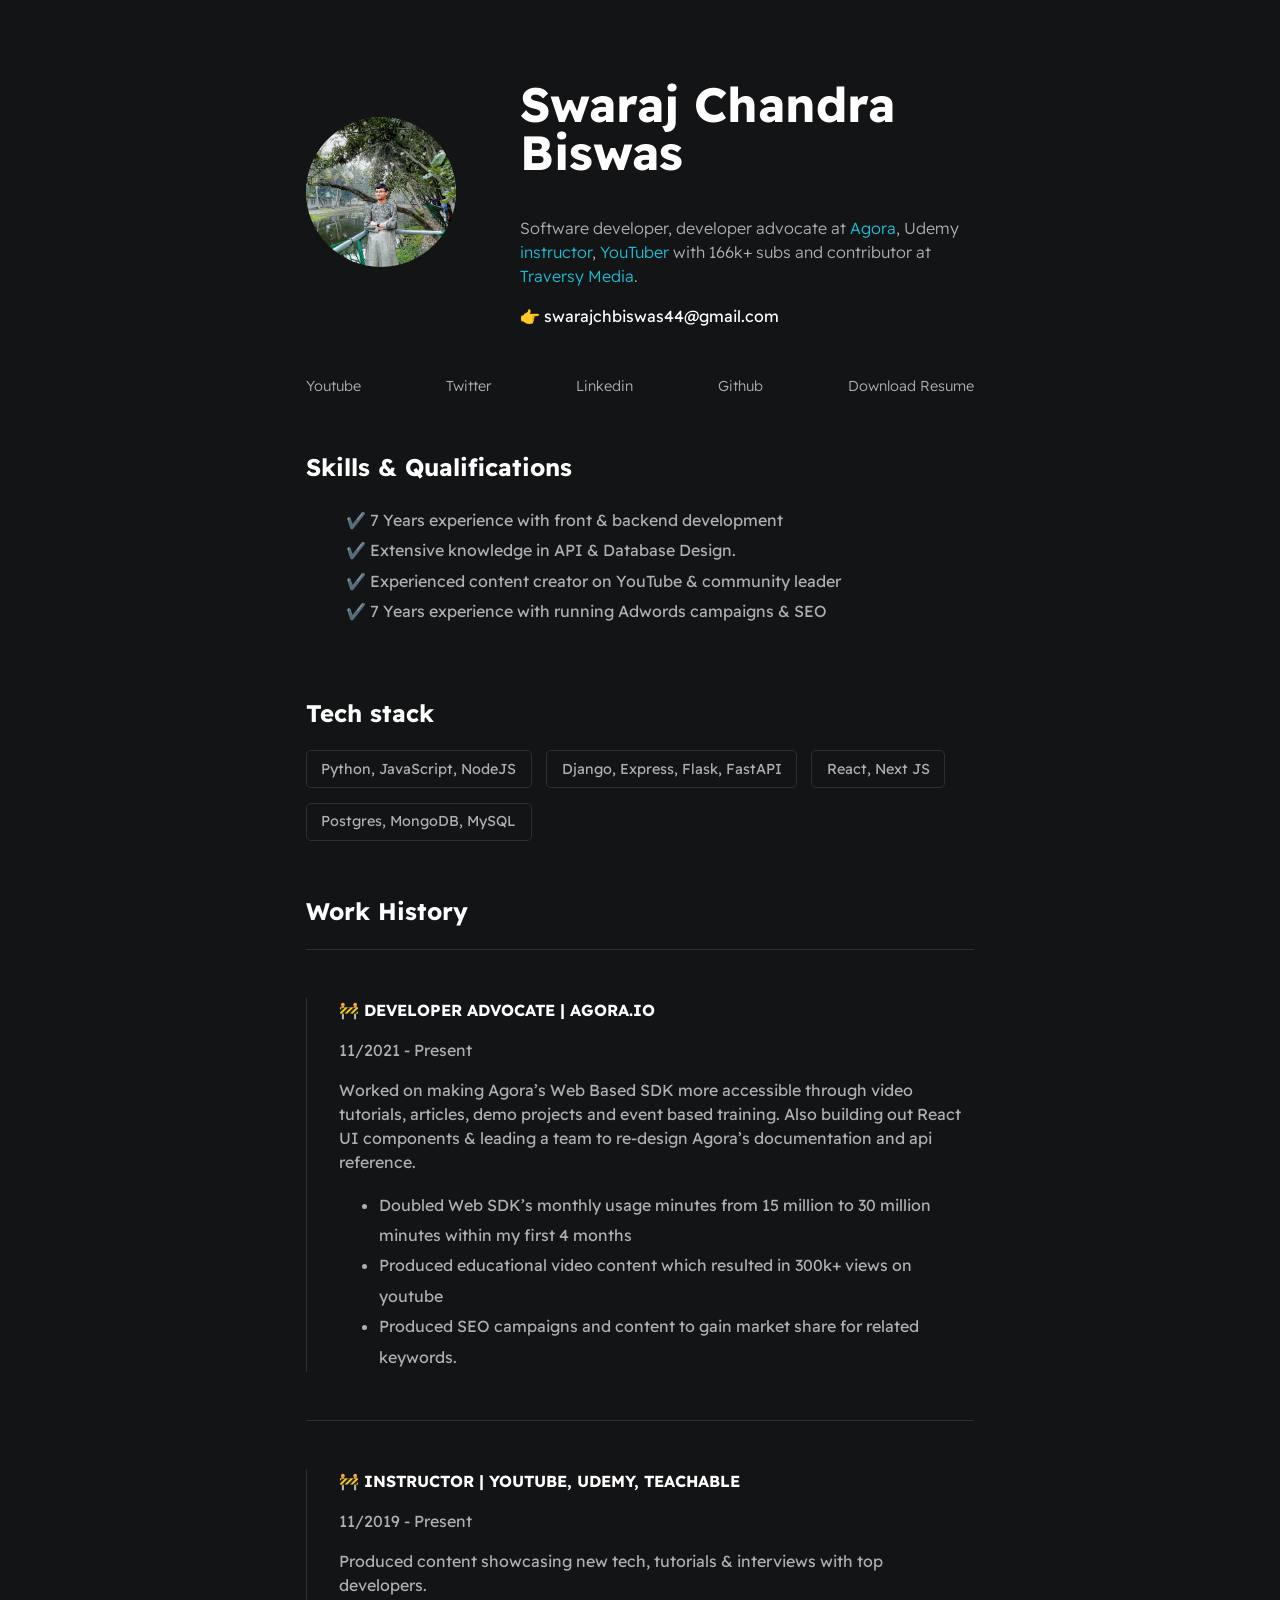
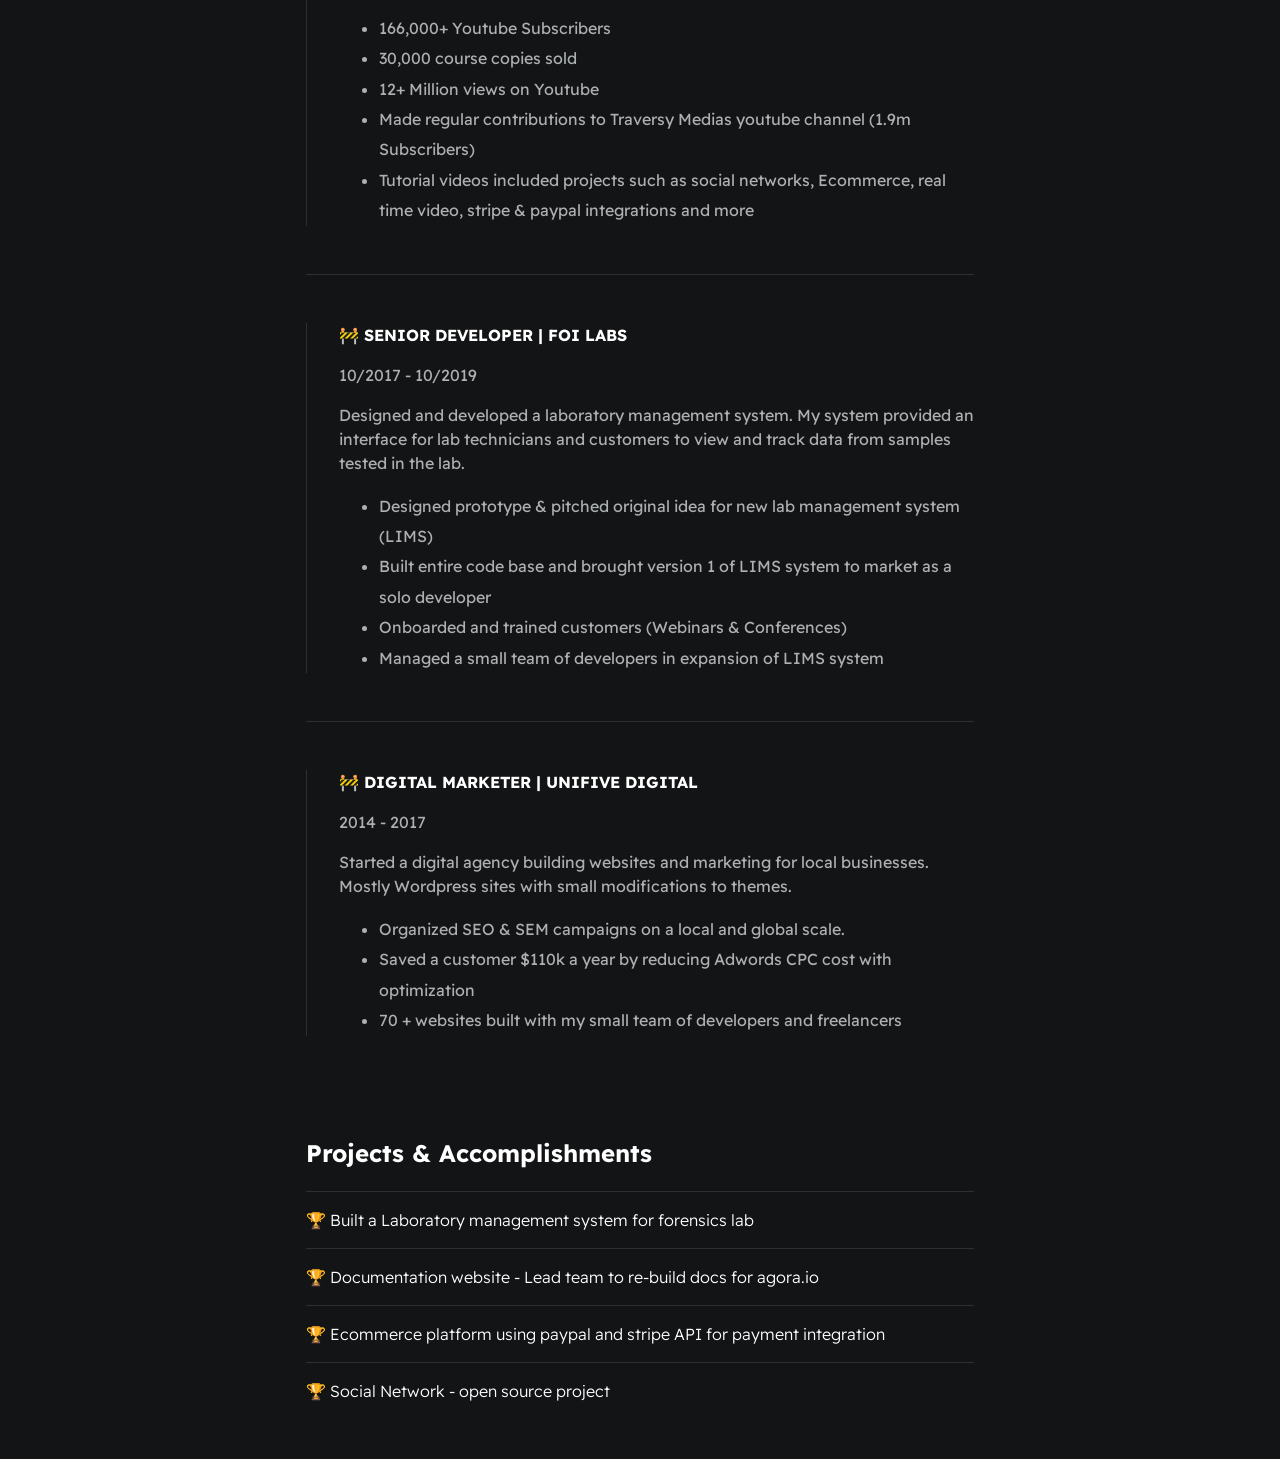
==== index.html @ 24c6b1f9 "initial 1" ====
<!DOCTYPE html>
<html>
    <head>
        <meta charset="utf-8">
        <meta http-equiv="X-UA-Compatible" content="IE=edge">
        <title>Swaraj Chandra Biswas</title>
        <meta name="description" content="">
        <meta name="viewport" content="width=device-width, initial-scale=1">
        <link rel="stylesheet" href="./styles/main.css">
    </head>
    <body>
        <div id="container--main">

            <section id="wrapper--hero" class="section--page">
                <img id="profile-pic" src="./assets/images/profile_pic.JPG">

                <div>
                    <h1 id="user-name">Swaraj Chandra Biswas</h1>
                    <p id="bio">Software developer, developer advocate at <a href="https://www.agora.io/en/" target="_blank">Agora</a>, Udemy <a href="https://www.udemy.com/user/dennis-ivanov-5/" target="_blank">instructor</a>, <a href="https://www.youtube.com/c/dennisivy" target="_blank">YouTuber</a> with 166k+ subs and contributor at <a href="https://youtu.be/PtQiiknWUcI?t=6" target="_blank">Traversy Media</a>.</p>
                    <p id="email">👉 swarajchbiswas44@gmail.com</p>
                </div>  
            </section>

            <section class="section--page">
        
                <div id="socials--list">
                    <a href="https://youtube.com/c/dennisivy" target="_blank">Youtube</a>
                    <a href="https://twitter.com/dennisivy11" target="_blank">Twitter</a>
                    <a href="https://www.linkedin.com/in/dennis-ivanov/" target="_blank">Linkedin</a>
                    <a href="https://github.com/divanov11" target="_blank">Github</a>
                    <a href="./assets/resume.pdf" target="_blank">Download Resume</a>
                </div>
            </section>

            <section class="section--page">
                <h2>Skills & Qualifications</h2>
                <ul id="qualifications--list">
                    <li>✔️ 7 Years experience with front & backend development</li>
                    <li>✔️ Extensive knowledge in API & Database Design.</li>
                    <li>✔️ Experienced content creator on YouTube & community leader </li>
                    <li>✔️ 7 Years experience with running Adwords campaigns & SEO</li>
                </ul>
            </section>

            <section class="section--page">
                <h2>Tech stack</h2>

                <div id="wrapper--techstack__items">
                    <div class="card--techstack"><span>Python, JavaScript, NodeJS</span></div>
                    <div class="card--techstack"><span>Django, Express, Flask, FastAPI</span></div>
                    <div class="card--techstack"><span>React, Next JS</span></div>
                    <div class="card--techstack"><span>Postgres, MongoDB, MySQL</span></div>
                </div>
            </section>

            <section id="work-history-wrapper" class="section--page">
                <h2>Work History</h2>

                <div class="line-break"></div>
                <div class="card--work-history">
                    <strong>🚧 DEVELOPER ADVOCATE | AGORA.IO</strong>
                    <p>11/2021 - Present</p>
                    <p>Worked on making Agora’s Web Based SDK more accessible through video tutorials, articles, demo projects and event based training. Also building out React UI components & leading a team to re-design Agora’s documentation and api reference.</p>
                    <ul>
                        <li>Doubled Web SDK’s monthly usage minutes from 15 million to 30 million minutes within my first 4 months</li>
                        <li>Produced educational video content which resulted in 300k+ views on youtube</li>
                        <li>Produced SEO campaigns and content to gain market share for related keywords.</li>
                    </ul>
                </div>

                <div class="line-break"></div>

                <div class="card--work-history">
                    <strong>🚧 INSTRUCTOR | YOUTUBE, UDEMY, TEACHABLE</strong>
                    <p>11/2019 - Present</p>
                    <p>Produced content showcasing new tech, tutorials & interviews with top developers.</p>
                    <ul>
                        <li>166,000+ Youtube Subscribers</li>
                        <li>30,000 course copies sold</li>
                        <li>12+ Million views on Youtube</li>
                        <li>Made regular contributions to Traversy Medias youtube channel (1.9m Subscribers)</li>
                        <li>Tutorial videos included projects such as social networks, Ecommerce, real time video, stripe & paypal integrations and more </li>
                    </ul>
                </div>

                <div class="line-break"></div>

                <div class="card--work-history">
                    <strong>🚧 SENIOR DEVELOPER | FOI LABS</strong>
                    <p>10/2017 - 10/2019</p>
                    <p>Designed and developed a laboratory management system. My system
                        provided an interface for lab technicians and customers to view and
                        track data from samples tested in the lab.</p>
                    <ul>
                        <li>Designed prototype & pitched original idea for new lab management system (LIMS)</li>
                        <li>Built entire code base and brought version 1 of LIMS system to market as a solo developer</li>
                        <li>Onboarded and trained customers (Webinars & Conferences)</li>
                        <li>Managed a small team of developers in expansion of LIMS system</li>
                    </ul>
                </div>

                <div class="line-break"></div>

                <div class="card--work-history">
                    <strong>🚧 DIGITAL MARKETER | UNIFIVE DIGITAL</strong>
                    <p>2014 - 2017</p>
                    <p>Started a digital agency building websites and marketing for
                        local businesses. Mostly Wordpress sites with small modifications to
                        themes.</p>
                    <ul>
                        <li>Organized SEO & SEM campaigns on a local and global scale.</li>
                        <li>Saved a customer $110k a year by reducing Adwords CPC cost with optimization</li>
                        <li>70 + websites built with my small team of developers and freelancers</li>
                    </ul>
                </div>
            </section>

            <section class="section--page">
                <h2>Projects & Accomplishments</h2>

                <div class="card--project">
                    <a href="project1.html"><span>🏆 </span>Built a Laboratory management system for forensics lab</a>
                </div>

                <div class="card--project">
                    <a href="project1.html" ><span>🏆 </span>Documentation website - Lead team to re-build docs for agora.io</a>
                </div>

                <div class="card--project">
                    <a href="project1.html" ><span>🏆 </span>Ecommerce platform using paypal and stripe API for payment integration</a>
                </div>

                <div class="card--project">
                    <a href="project1.html"><span>🏆 </span>Social Network - open source project</a>
                </div>

            </section>

       
        </div>

    </body>
</html>
---- styles/main.css ----
@import url('https://fonts.googleapis.com/css2?family=Readex+Pro:wght@300;400;500;600;700&display=swap');

:root{
    --mainTextColor-light:#000;
    --secondaryTextColor-light:rgb(51 51 51);
    --mainLinkColor-light:#0da2b8;
    --mainBorderColor-light:rgb(218, 218, 218);
    --mainBgColor-light:rgb(249, 250,251);

    --mainTextColor-dark:#fff;
    --secondaryTextColor-dark:#adb0b1;
    --mainLinkColor-dark:rgb(30, 190,214);
    --mainBorderColor-dark:#2b3031;
    --mainBgColor-dark:#131415;
    
    --mainTextColor:var(--mainTextColor-dark);
    --secondaryTextColor:var(--secondaryTextColor-dark);
    --mainLinkColor:var(--mainLinkColor-dark);
    --mainBorderColor:var(--mainBorderColor-dark);
    --mainBgColor:var(--mainBgColor-dark);

}


*{
    font-family: 'Readex Pro';
    line-height: 1.5em;
    box-sizing: border-box;
    color: var(--mainTextColor);
    
}

body{
    background-color: var(--mainBgColor);            
}

p, span, li{
    color: var(--secondaryTextColor);
    font-size: 1em;
}

a{
    text-decoration: none;
    color: var(--mainLinkColor);
    font-weight: 500;
}

li{
    line-height: 1.9em;
}

#container--main{
    max-width: 700px;
    margin: 0 auto;
    padding: 1em;
}

.section--page{
    padding-top: 1em;
    padding-bottom: 1em;
}

#wrapper--hero{
    display: flex;
    align-items: center;
    gap: 4em;
}

#bio, a{
    font-weight: 300;
}

#user-name{
    font-size: 48px;
    line-height: 1em;
}

#profile-pic{
    width: 150px;
    height: 150px;
    object-fit: cover;
    border-radius: 50%;
}

#email{
    color: var(--mainTextColor);
}

#socials--list{
    display: flex;
    justify-content: space-between;
    column-gap: 1em;
    flex-wrap: wrap;
}

#socials--list a{
    font-weight: 300;
    color: var(--secondaryTextColor);
    font-size: 0.9em;
    transition: 0.3s;
}

#socials--list a:hover{
    font-weight: 100;
    color: var(--mainLinkColor);
    font-size: 0.9em;
}

#qualifications--list{
    list-style: none;
}

#wrapper--techstack__items{
    display: flex;
    flex-wrap: wrap;
    gap: 1em;
    font-size: 0.9em;
}

.card--techstack{
    border: 1px solid var(--mainBorderColor);
    border-radius: 5px;
    padding: 0.5em 1em;
    align-items: center;
}

.card--project{
    padding-top: 1em;
    padding-bottom: 1em;
    border-top: 1px solid var(--mainBorderColor);
}

.card--project a{
    color: var(--mainTextColor);

    transition: 0.3s;
}

.card--project a:hover{
    color: rgb(30, 190,214);

}

.card--work-history{
    border-left: 1px solid var(--mainBorderColor);
    margin-top: 3em;
    margin-bottom: 3em;
    padding-left: 2em;
}

.line-break{
    background-color: var(--mainBorderColor);
    height: 1px;
}


@media(max-width:600px){

    .section--page{
        padding-top: 1em;
        padding-bottom: 1em;
    }

    #wrapper--hero{
        display: flex;
        align-items: center;
        gap: 1em;
    }

    #profile-pic{
        width: 200px;
        height: 200px;
    }

    #wrapper--hero{
        flex-direction: column;
    }

    .card--work-history{
        border-left: none;
        padding-left: 0;
    }
}
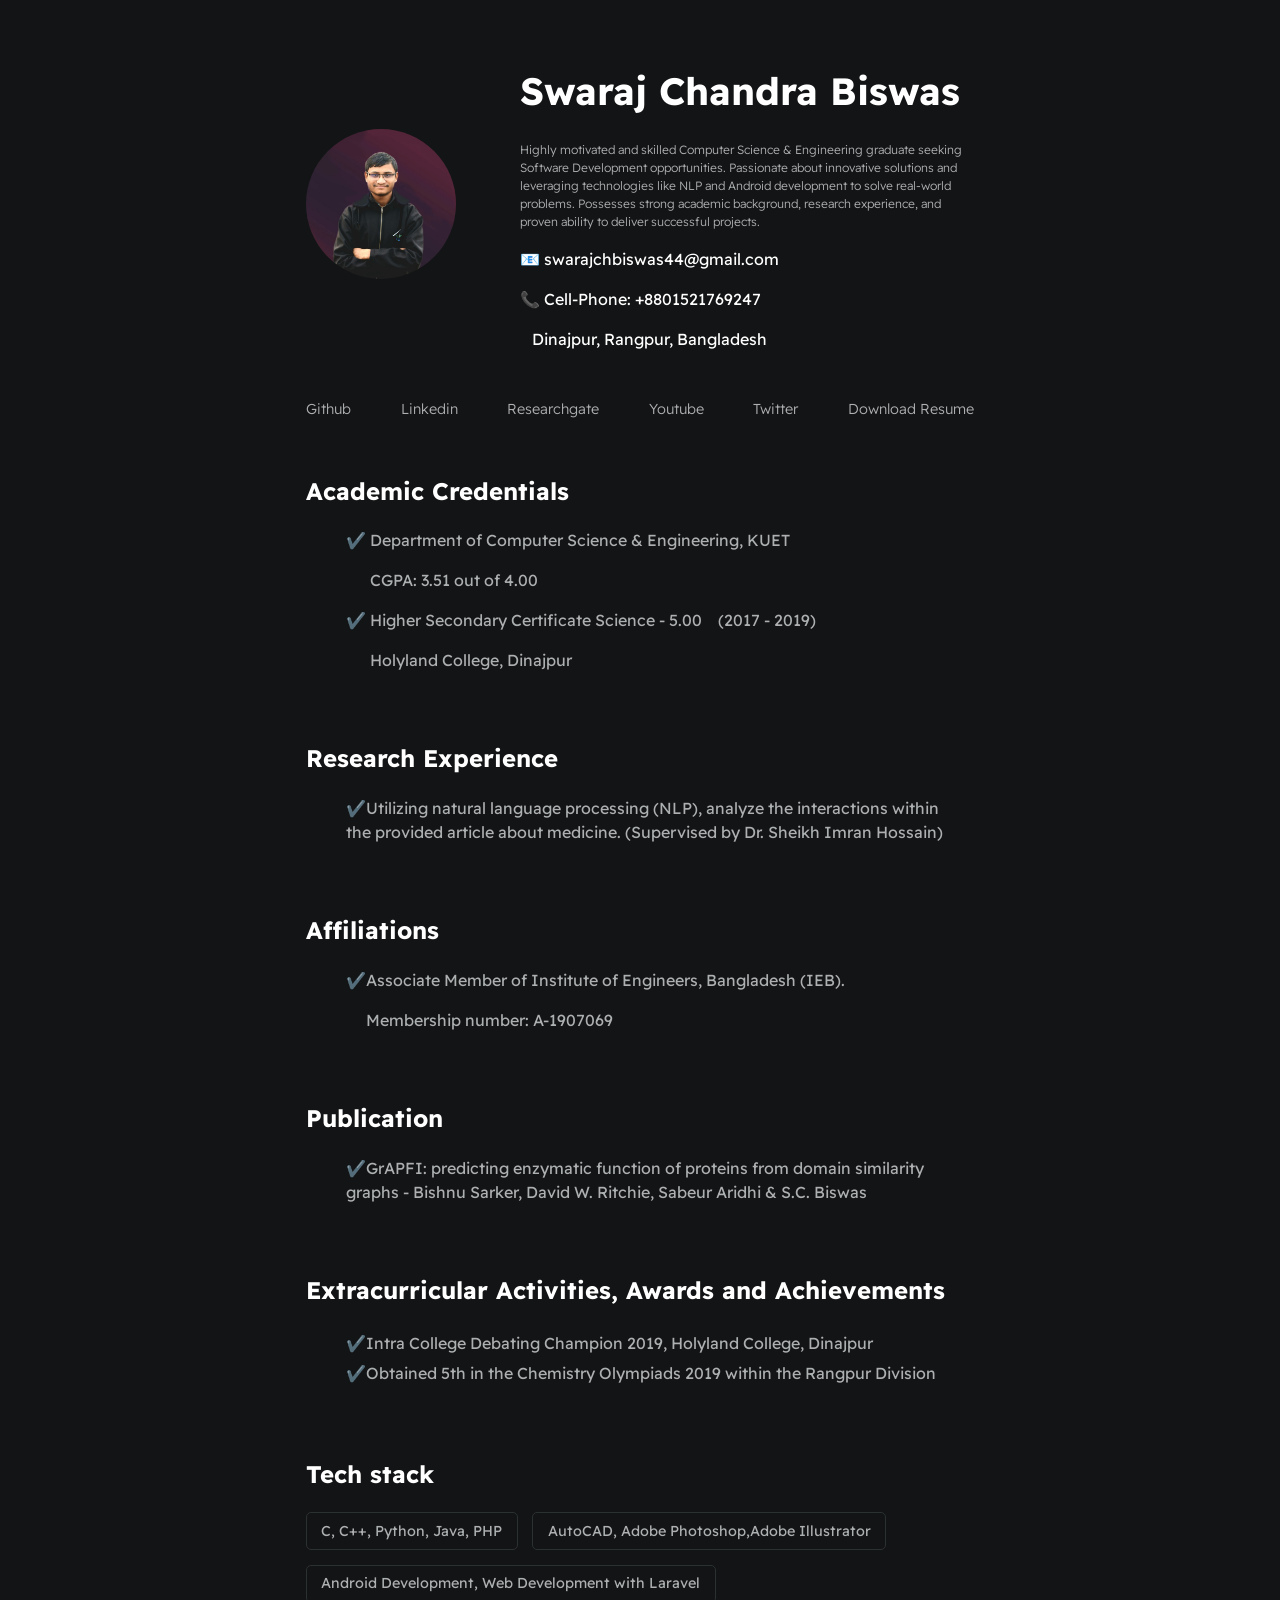
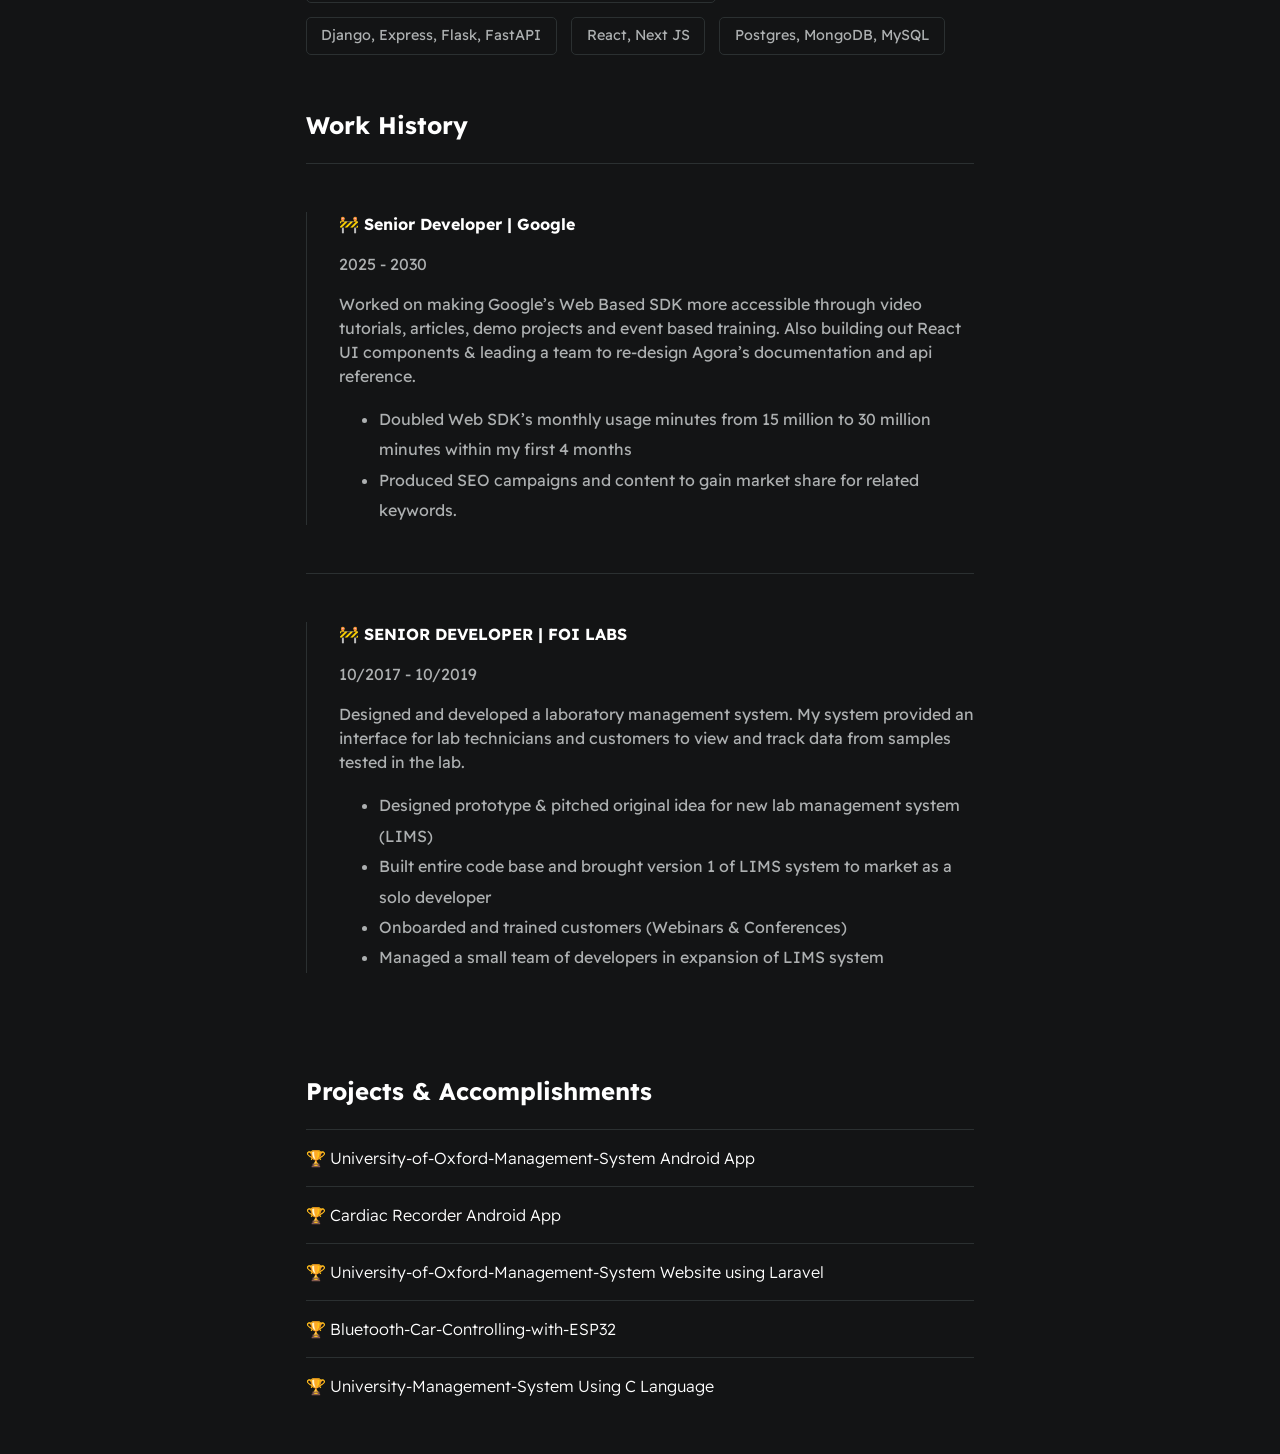
==== commit 2dec043a: "commit_21F" ====
--- a/index.html
+++ b/index.html
@@ -8,6 +8,15 @@
         <meta name="viewport" content="width=device-width, initial-scale=1">
         <link rel="stylesheet" href="./styles/main.css">
     </head>
+    <style>
+        #user-name {
+            font-size: 38px; 
+        }
+        #bio {
+            font-size: 12px; 
+        }
+    </style>
+
     <body>
         <div id="container--main">
 
@@ -16,37 +25,110 @@
 
                 <div>
                     <h1 id="user-name">Swaraj Chandra Biswas</h1>
-                    <p id="bio">Software developer, developer advocate at <a href="https://www.agora.io/en/" target="_blank">Agora</a>, Udemy <a href="https://www.udemy.com/user/dennis-ivanov-5/" target="_blank">instructor</a>, <a href="https://www.youtube.com/c/dennisivy" target="_blank">YouTuber</a> with 166k+ subs and contributor at <a href="https://youtu.be/PtQiiknWUcI?t=6" target="_blank">Traversy Media</a>.</p>
-                    <p id="email">👉 swarajchbiswas44@gmail.com</p>
+                    <p id="bio">
+                    Highly motivated and skilled Computer Science & Engineering graduate seeking Software Development opportunities. Passionate about innovative solutions and leveraging technologies like NLP and Android development to solve real-world problems. Possesses strong academic background, research experience, and proven ability to deliver successful projects.</p>
+                    <p id="email">📧 swarajchbiswas44@gmail.com</p>
+                    <p id="email">📞 Cell-Phone: +8801521769247</p>
+                    <p id="email">&nbsp;&nbsp;  Dinajpur, Rangpur, Bangladesh</p>
                 </div>  
             </section>
 
             <section class="section--page">
         
                 <div id="socials--list">
-                    <a href="https://youtube.com/c/dennisivy" target="_blank">Youtube</a>
-                    <a href="https://twitter.com/dennisivy11" target="_blank">Twitter</a>
-                    <a href="https://www.linkedin.com/in/dennis-ivanov/" target="_blank">Linkedin</a>
-                    <a href="https://github.com/divanov11" target="_blank">Github</a>
+                    <a href="https://github.com/Swaraj44" target="_blank">Github</a>
+                    <a href="https://bd.linkedin.com/in/swaraj-chandra-biswas-1aa3aa204?original_referer=https%3A%2F%2Fwww.google.com%2F" target="_blank">Linkedin</a>
+                    <a href="https://www.researchgate.net/profile/Swaraj-Chandra-Biswas" target="_blank">Researchgate</a>
+                    <a href="https://youtube.com/" target="_blank">Youtube</a>
+                    <a href="https://twitter.com/" target="_blank">Twitter</a>
                     <a href="./assets/resume.pdf" target="_blank">Download Resume</a>
                 </div>
             </section>
 
             <section class="section--page">
-                <h2>Skills & Qualifications</h2>
+
+            <h2>Academic Credentials</h2>
+            
+            
+
                 <ul id="qualifications--list">
-                    <li>✔️ 7 Years experience with front & backend development</li>
-                    <li>✔️ Extensive knowledge in API & Database Design.</li>
-                    <li>✔️ Experienced content creator on YouTube & community leader </li>
-                    <li>✔️ 7 Years experience with running Adwords campaigns & SEO</li>
+                    <li><p>✔️ Department of Computer Science & Engineering, KUET</p>
+                        <p>&nbsp;&nbsp;&nbsp;&nbsp;&nbsp;&nbsp;CGPA: 3.51 out of 4.00</p></li>
+
+                    <li>
+                        <p>✔️ Higher Secondary Certificate Science - 5.00  &nbsp;&nbsp;  (2017 - 2019)</p>
+                        <p>&nbsp;&nbsp;&nbsp;&nbsp;&nbsp;&nbsp;Holyland College, Dinajpur</p></li>
+                   
                 </ul>
             </section>
 
+
+            <section class="section--page">
+                <h2>Research Experience</h2>
+   
+                    <ul id="qualifications--list">
+                        <li><p>✔️Utilizing natural language processing (NLP), analyze the interactions within &nbsp;&nbsp;&nbsp;&nbsp;&nbsp; the provided article about medicine. (Supervised by Dr. Sheikh Imran Hossain)</p></li>
+    
+                       
+                    </ul>
+                </section>
+
+
+                <section class="section--page">
+                    <h2>Affiliations</h2>
+       
+                        <ul id="qualifications--list">
+                            <li><p>✔️Associate Member of Institute of Engineers, Bangladesh (IEB).</p>
+                                <p>&nbsp;&nbsp; &nbsp;&nbsp;Membership number: A-1907069</p></li></li>
+        
+                           
+                        </ul>
+                    </section>
+
+
+
+
+
+
+                        <section class="section--page">
+                            <h2>Publication</h2>
+               
+                                <ul id="qualifications--list">
+                                    <li><p>✔️GrAPFI: predicting enzymatic function of proteins from domain similarity graphs  -
+                                        Bishnu Sarker, David W. Ritchie, Sabeur Aridhi & S.C. Biswas</p></li>
+                
+                                   
+                                </ul>
+                            </section>
+
+
+
+
+
+                
+                        <section class="section--page">
+                            <h2>Extracurricular Activities, Awards and Achievements</h2>
+                            <ul id="qualifications--list">
+                                <li>✔️Intra College Debating Champion 2019, Holyland College, Dinajpur</li>
+                                <li>✔️Obtained 5th in the Chemistry Olympiads 2019 within the Rangpur Division</li>
+                            </ul>
+                        </section>
+
+
+
+
+
+
+
+
+
             <section class="section--page">
                 <h2>Tech stack</h2>
 
                 <div id="wrapper--techstack__items">
-                    <div class="card--techstack"><span>Python, JavaScript, NodeJS</span></div>
+                    <div class="card--techstack"><span>C, C++, Python, Java, PHP</span></div>
+                    <div class="card--techstack"><span>AutoCAD, Adobe Photoshop,Adobe Illustrator</span></div>
+                    <div class="card--techstack"><span>Android Development, Web Development with Laravel</span></div>
                     <div class="card--techstack"><span>Django, Express, Flask, FastAPI</span></div>
                     <div class="card--techstack"><span>React, Next JS</span></div>
                     <div class="card--techstack"><span>Postgres, MongoDB, MySQL</span></div>
@@ -56,34 +138,22 @@
             <section id="work-history-wrapper" class="section--page">
                 <h2>Work History</h2>
 
+
+
+
                 <div class="line-break"></div>
                 <div class="card--work-history">
-                    <strong>🚧 DEVELOPER ADVOCATE | AGORA.IO</strong>
-                    <p>11/2021 - Present</p>
-                    <p>Worked on making Agora’s Web Based SDK more accessible through video tutorials, articles, demo projects and event based training. Also building out React UI components & leading a team to re-design Agora’s documentation and api reference.</p>
+                    <strong>🚧 Senior Developer | Google</strong>
+                    <p>2025 - 2030</p>
+                    <p>Worked on making Google’s Web Based SDK more accessible through video tutorials, articles, demo projects and event based training. Also building out React UI components & leading a team to re-design Agora’s documentation and api reference.</p>
                     <ul>
                         <li>Doubled Web SDK’s monthly usage minutes from 15 million to 30 million minutes within my first 4 months</li>
-                        <li>Produced educational video content which resulted in 300k+ views on youtube</li>
                         <li>Produced SEO campaigns and content to gain market share for related keywords.</li>
                     </ul>
                 </div>
 
                 <div class="line-break"></div>
 
-                <div class="card--work-history">
-                    <strong>🚧 INSTRUCTOR | YOUTUBE, UDEMY, TEACHABLE</strong>
-                    <p>11/2019 - Present</p>
-                    <p>Produced content showcasing new tech, tutorials & interviews with top developers.</p>
-                    <ul>
-                        <li>166,000+ Youtube Subscribers</li>
-                        <li>30,000 course copies sold</li>
-                        <li>12+ Million views on Youtube</li>
-                        <li>Made regular contributions to Traversy Medias youtube channel (1.9m Subscribers)</li>
-                        <li>Tutorial videos included projects such as social networks, Ecommerce, real time video, stripe & paypal integrations and more </li>
-                    </ul>
-                </div>
-
-                <div class="line-break"></div>
 
                 <div class="card--work-history">
                     <strong>🚧 SENIOR DEVELOPER | FOI LABS</strong>
@@ -99,39 +169,32 @@
                     </ul>
                 </div>
 
-                <div class="line-break"></div>
-
-                <div class="card--work-history">
-                    <strong>🚧 DIGITAL MARKETER | UNIFIVE DIGITAL</strong>
-                    <p>2014 - 2017</p>
-                    <p>Started a digital agency building websites and marketing for
-                        local businesses. Mostly Wordpress sites with small modifications to
-                        themes.</p>
-                    <ul>
-                        <li>Organized SEO & SEM campaigns on a local and global scale.</li>
-                        <li>Saved a customer $110k a year by reducing Adwords CPC cost with optimization</li>
-                        <li>70 + websites built with my small team of developers and freelancers</li>
-                    </ul>
-                </div>
-            </section>
+
+            </section>
+
+
 
             <section class="section--page">
                 <h2>Projects & Accomplishments</h2>
 
                 <div class="card--project">
-                    <a href="project1.html"><span>🏆 </span>Built a Laboratory management system for forensics lab</a>
-                </div>
-
-                <div class="card--project">
-                    <a href="project1.html" ><span>🏆 </span>Documentation website - Lead team to re-build docs for agora.io</a>
-                </div>
-
-                <div class="card--project">
-                    <a href="project1.html" ><span>🏆 </span>Ecommerce platform using paypal and stripe API for payment integration</a>
-                </div>
-
-                <div class="card--project">
-                    <a href="project1.html"><span>🏆 </span>Social Network - open source project</a>
+                    <a href="https://github.com/Swaraj44/University-of-Oxford-Management-System"><span>🏆 </span>University-of-Oxford-Management-System Android App</a>
+                </div>
+
+                <div class="card--project">
+                    <a href="https://github.com/Swaraj44/CardiacRecorder" ><span>🏆 </span>Cardiac Recorder Android App</a>
+                </div>
+
+                <div class="card--project">
+                    <a href="https://github.com/Swaraj44/webProjectF1" ><span>🏆 </span>University-of-Oxford-Management-System Website using Laravel</a>
+                </div>
+
+                <div class="card--project">
+                    <a href="https://github.com/Swaraj44/Bluetooth_Control_MultimodeCar"><span>🏆 </span>Bluetooth-Car-Controlling-with-ESP32</a>
+                </div>
+
+                <div class="card--project">
+                    <a href="https://github.com/Swaraj44/University-Management-System"><span>🏆 </span>University-Management-System Using C Language</a>
                 </div>
 
             </section>
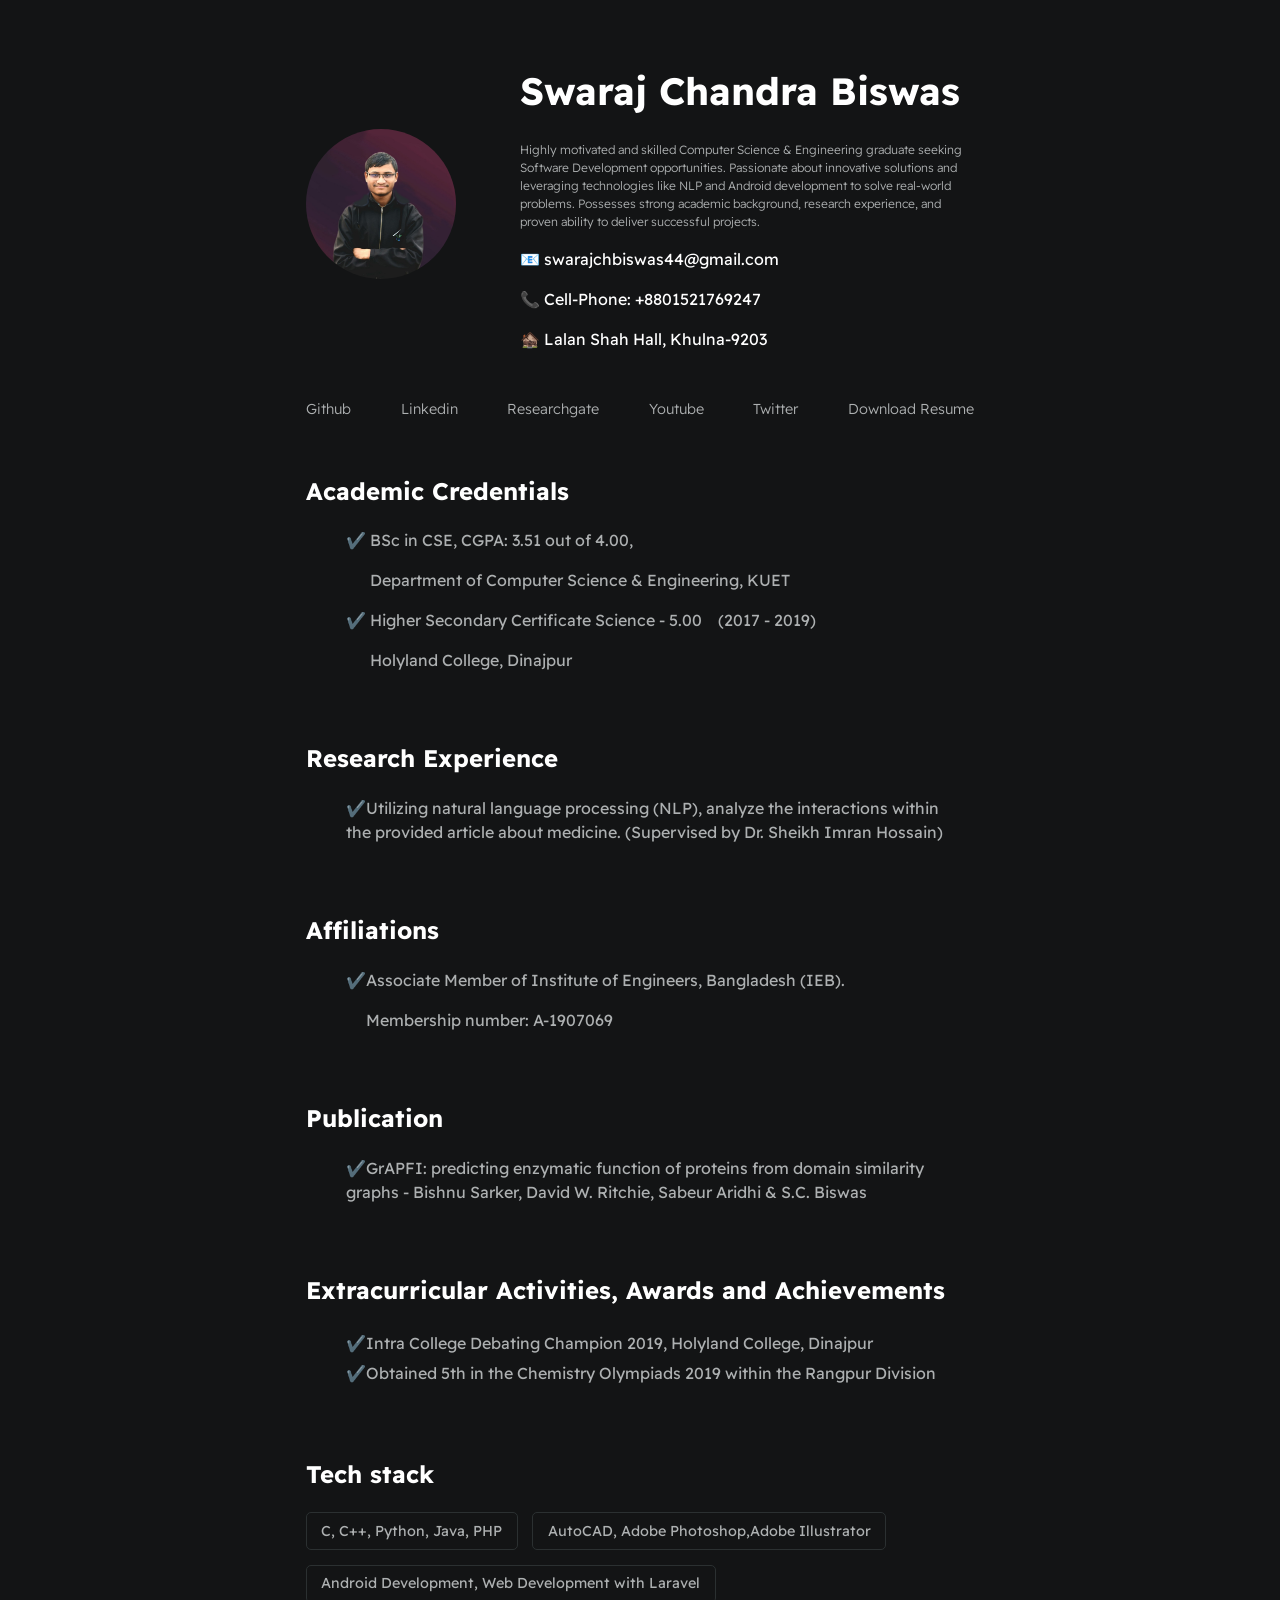
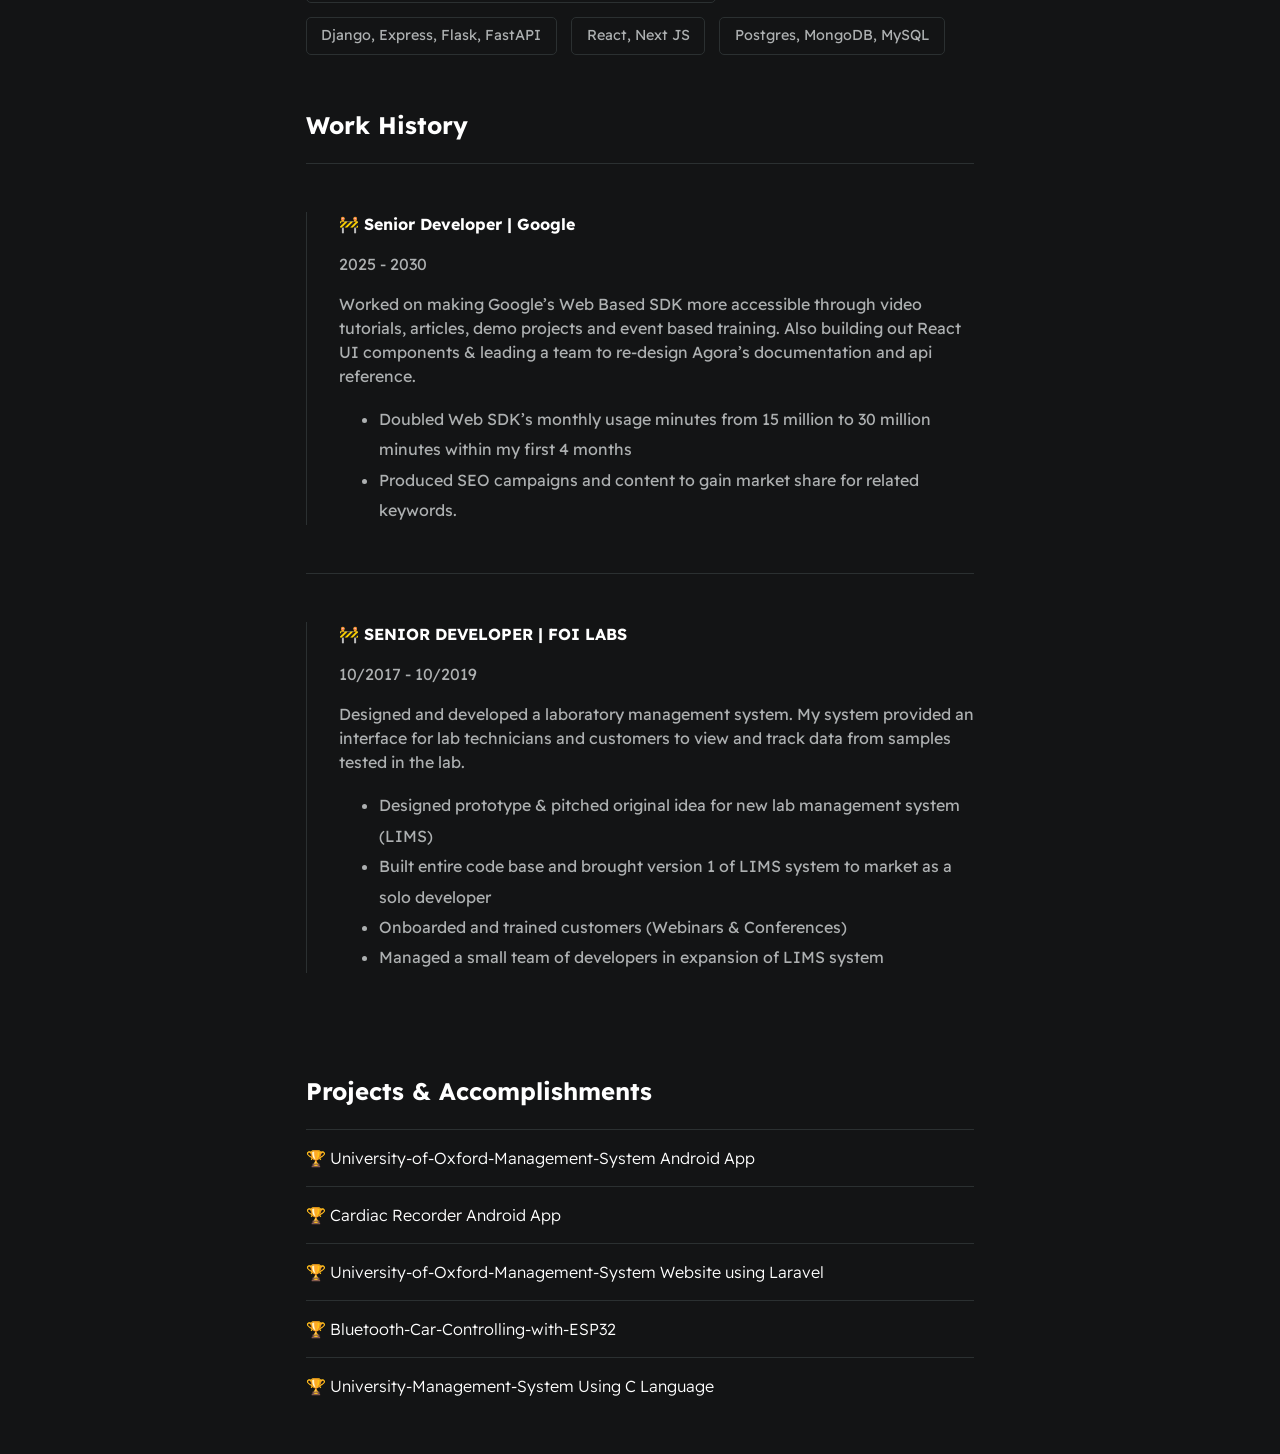
==== commit 1895d8ec: "21_F_b" ====
--- a/index.html
+++ b/index.html
@@ -29,7 +29,7 @@
                     Highly motivated and skilled Computer Science & Engineering graduate seeking Software Development opportunities. Passionate about innovative solutions and leveraging technologies like NLP and Android development to solve real-world problems. Possesses strong academic background, research experience, and proven ability to deliver successful projects.</p>
                     <p id="email">📧 swarajchbiswas44@gmail.com</p>
                     <p id="email">📞 Cell-Phone: +8801521769247</p>
-                    <p id="email">&nbsp;&nbsp;  Dinajpur, Rangpur, Bangladesh</p>
+                    <p id="email">🏚️ Lalan Shah Hall, Khulna-9203</p>
                 </div>  
             </section>
 
@@ -52,8 +52,8 @@
             
 
                 <ul id="qualifications--list">
-                    <li><p>✔️ Department of Computer Science & Engineering, KUET</p>
-                        <p>&nbsp;&nbsp;&nbsp;&nbsp;&nbsp;&nbsp;CGPA: 3.51 out of 4.00</p></li>
+                    <li><p>✔️ BSc in CSE, CGPA: 3.51 out of 4.00,</p>
+                        <p>&nbsp;&nbsp;&nbsp;&nbsp;&nbsp;&nbsp;Department of Computer Science & Engineering, KUET</p></li>
 
                     <li>
                         <p>✔️ Higher Secondary Certificate Science - 5.00  &nbsp;&nbsp;  (2017 - 2019)</p>
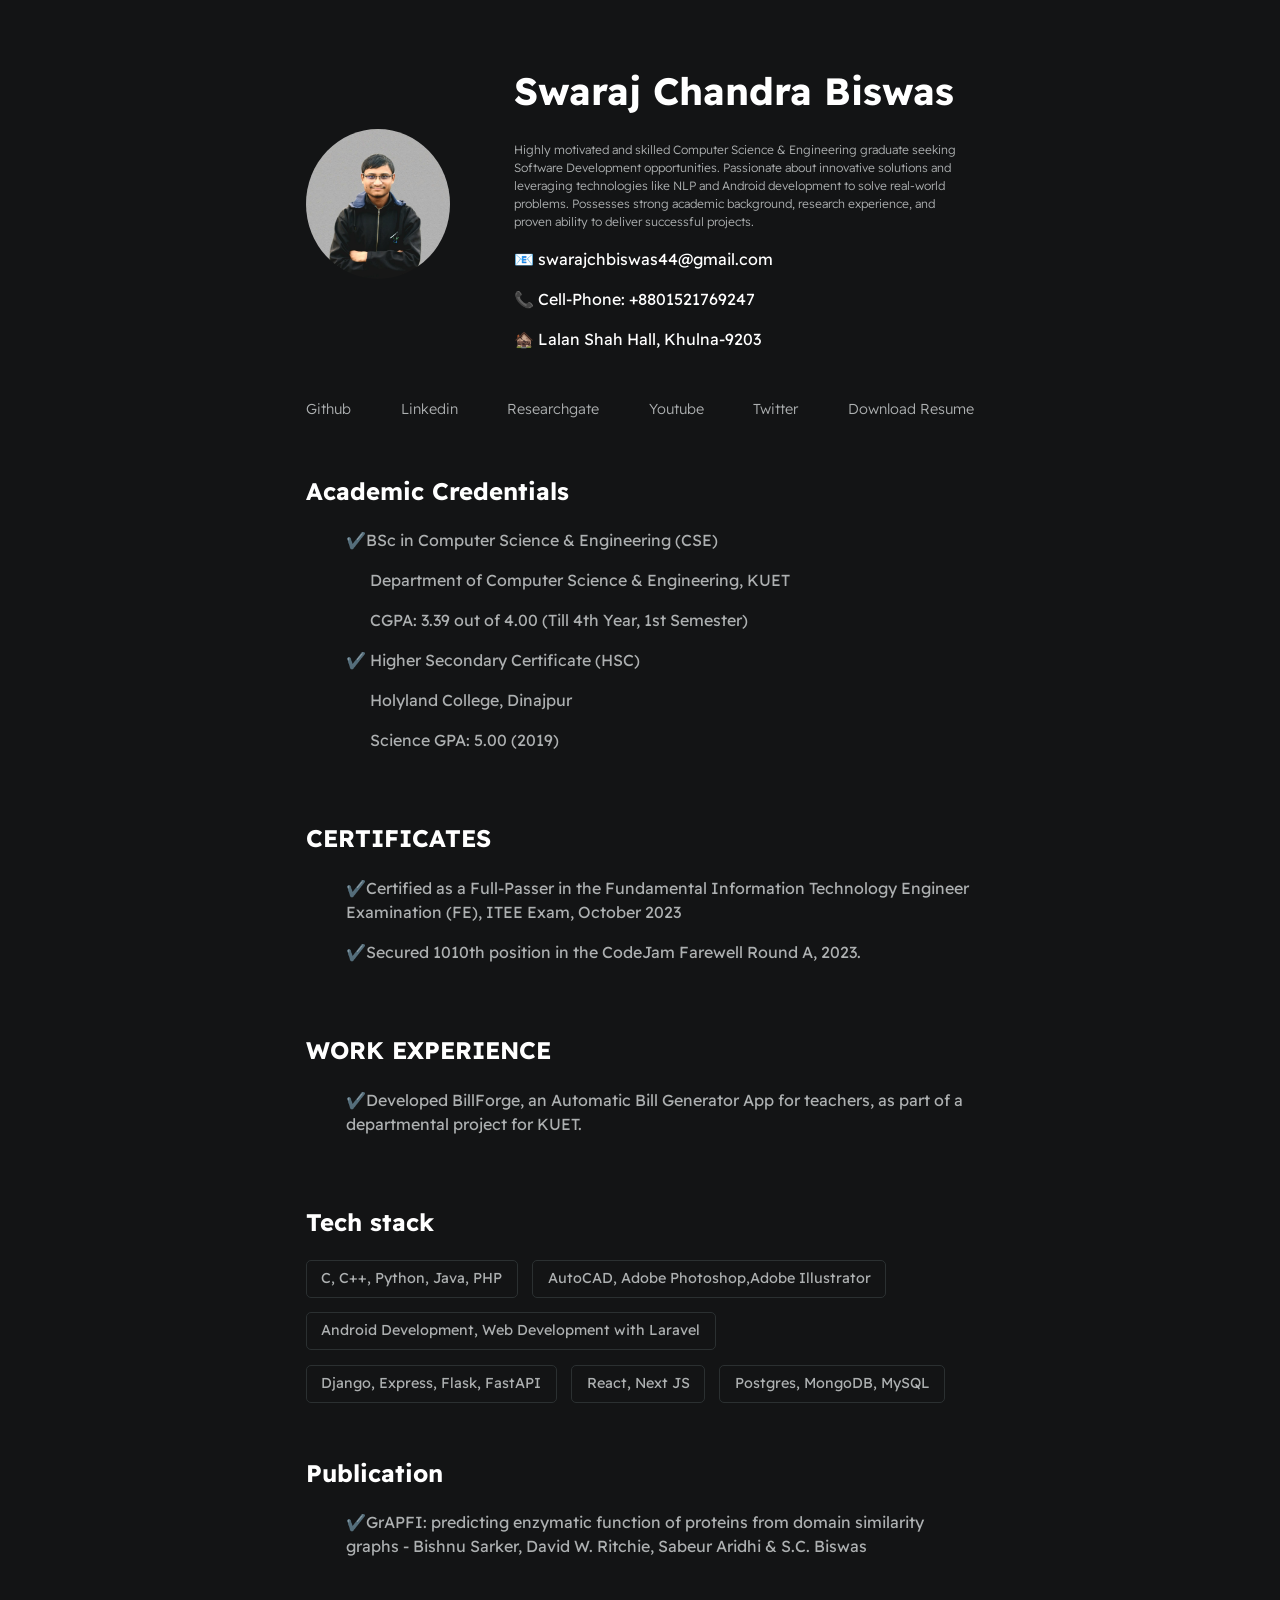
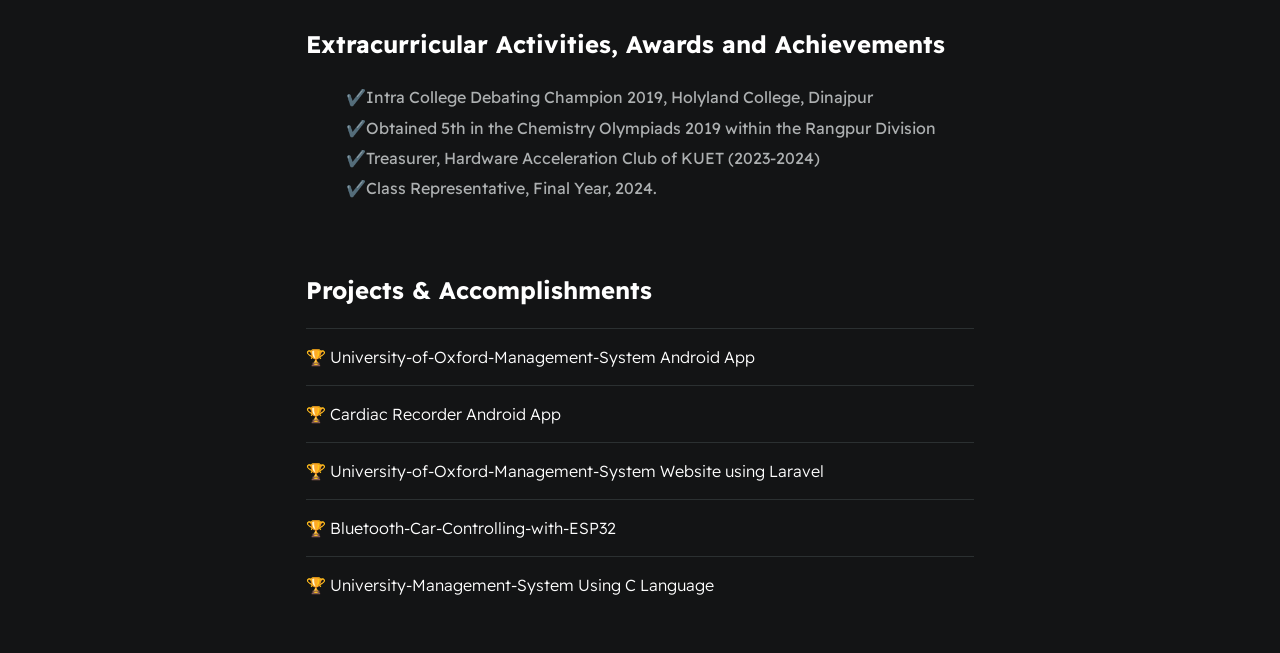
==== commit d4983750: "21Dec1045" ====
--- a/index.html
+++ b/index.html
@@ -52,38 +52,62 @@
             
 
                 <ul id="qualifications--list">
-                    <li><p>✔️ BSc in CSE, CGPA: 3.51 out of 4.00,</p>
-                        <p>&nbsp;&nbsp;&nbsp;&nbsp;&nbsp;&nbsp;Department of Computer Science & Engineering, KUET</p></li>
+                    <li><p>✔️BSc in Computer Science & Engineering (CSE)</p>
+                        <p>&nbsp;&nbsp;&nbsp;&nbsp;&nbsp;&nbsp;Department of Computer Science & Engineering, KUET</p>
+                        <p>&nbsp;&nbsp;&nbsp;&nbsp;&nbsp;&nbsp;CGPA: 3.39 out of 4.00 (Till 4th Year, 1st Semester)</p>
+                    </li>
 
                     <li>
-                        <p>✔️ Higher Secondary Certificate Science - 5.00  &nbsp;&nbsp;  (2017 - 2019)</p>
-                        <p>&nbsp;&nbsp;&nbsp;&nbsp;&nbsp;&nbsp;Holyland College, Dinajpur</p></li>
+                        <p>✔️ Higher Secondary Certificate (HSC)</p>
+                        <p>&nbsp;&nbsp;&nbsp;&nbsp;&nbsp;&nbsp;Holyland College, Dinajpur</p>
+                        <p>&nbsp;&nbsp;&nbsp;&nbsp;&nbsp;&nbsp;Science GPA: 5.00 (2019)</p>
+                    </li>
                    
                 </ul>
             </section>
 
-
             <section class="section--page">
-                <h2>Research Experience</h2>
+                <h2>CERTIFICATES</h2>
    
                     <ul id="qualifications--list">
-                        <li><p>✔️Utilizing natural language processing (NLP), analyze the interactions within &nbsp;&nbsp;&nbsp;&nbsp;&nbsp; the provided article about medicine. (Supervised by Dr. Sheikh Imran Hossain)</p></li>
+                        <li><p>✔️Certified as a Full-Passer in the Fundamental Information Technology Engineer Examination (FE),
+                            ITEE Exam, October 2023</p></li>
+
+                            <li><p>✔️Secured 1010th position in the CodeJam Farewell Round A, 2023.</p></li>
     
                        
                     </ul>
                 </section>
 
 
+            <section class="section--page">
+                <h2>WORK EXPERIENCE</h2>
+   
+                    <ul id="qualifications--list">
+                        <li><p>✔️Developed BillForge, an Automatic Bill Generator App for teachers, as part of a departmental project
+                            for KUET.</p></li>
+    
+                       
+                    </ul>
+                </section>
+
+
+
                 <section class="section--page">
-                    <h2>Affiliations</h2>
-       
-                        <ul id="qualifications--list">
-                            <li><p>✔️Associate Member of Institute of Engineers, Bangladesh (IEB).</p>
-                                <p>&nbsp;&nbsp; &nbsp;&nbsp;Membership number: A-1907069</p></li></li>
-        
-                           
-                        </ul>
-                    </section>
+                    <h2>Tech stack</h2>
+    
+                    <div id="wrapper--techstack__items">
+                        <div class="card--techstack"><span>C, C++, Python, Java, PHP</span></div>
+                        <div class="card--techstack"><span>AutoCAD, Adobe Photoshop,Adobe Illustrator</span></div>
+                        <div class="card--techstack"><span>Android Development, Web Development with Laravel</span></div>
+                        <div class="card--techstack"><span>Django, Express, Flask, FastAPI</span></div>
+                        <div class="card--techstack"><span>React, Next JS</span></div>
+                        <div class="card--techstack"><span>Postgres, MongoDB, MySQL</span></div>
+                    </div>
+                </section>
+
+
+
 
 
 
@@ -111,6 +135,8 @@
                             <ul id="qualifications--list">
                                 <li>✔️Intra College Debating Champion 2019, Holyland College, Dinajpur</li>
                                 <li>✔️Obtained 5th in the Chemistry Olympiads 2019 within the Rangpur Division</li>
+                                <li>✔️Treasurer, Hardware Acceleration Club of KUET (2023-2024)</li>
+                                <li>✔️Class Representative, Final Year, 2024.</li>
                             </ul>
                         </section>
 
@@ -122,55 +148,8 @@
 
 
 
-            <section class="section--page">
-                <h2>Tech stack</h2>
 
-                <div id="wrapper--techstack__items">
-                    <div class="card--techstack"><span>C, C++, Python, Java, PHP</span></div>
-                    <div class="card--techstack"><span>AutoCAD, Adobe Photoshop,Adobe Illustrator</span></div>
-                    <div class="card--techstack"><span>Android Development, Web Development with Laravel</span></div>
-                    <div class="card--techstack"><span>Django, Express, Flask, FastAPI</span></div>
-                    <div class="card--techstack"><span>React, Next JS</span></div>
-                    <div class="card--techstack"><span>Postgres, MongoDB, MySQL</span></div>
-                </div>
-            </section>
-
-            <section id="work-history-wrapper" class="section--page">
-                <h2>Work History</h2>
-
-
-
-
-                <div class="line-break"></div>
-                <div class="card--work-history">
-                    <strong>🚧 Senior Developer | Google</strong>
-                    <p>2025 - 2030</p>
-                    <p>Worked on making Google’s Web Based SDK more accessible through video tutorials, articles, demo projects and event based training. Also building out React UI components & leading a team to re-design Agora’s documentation and api reference.</p>
-                    <ul>
-                        <li>Doubled Web SDK’s monthly usage minutes from 15 million to 30 million minutes within my first 4 months</li>
-                        <li>Produced SEO campaigns and content to gain market share for related keywords.</li>
-                    </ul>
-                </div>
-
-                <div class="line-break"></div>
-
-
-                <div class="card--work-history">
-                    <strong>🚧 SENIOR DEVELOPER | FOI LABS</strong>
-                    <p>10/2017 - 10/2019</p>
-                    <p>Designed and developed a laboratory management system. My system
-                        provided an interface for lab technicians and customers to view and
-                        track data from samples tested in the lab.</p>
-                    <ul>
-                        <li>Designed prototype & pitched original idea for new lab management system (LIMS)</li>
-                        <li>Built entire code base and brought version 1 of LIMS system to market as a solo developer</li>
-                        <li>Onboarded and trained customers (Webinars & Conferences)</li>
-                        <li>Managed a small team of developers in expansion of LIMS system</li>
-                    </ul>
-                </div>
-
-
-            </section>
+            
 
 
 
